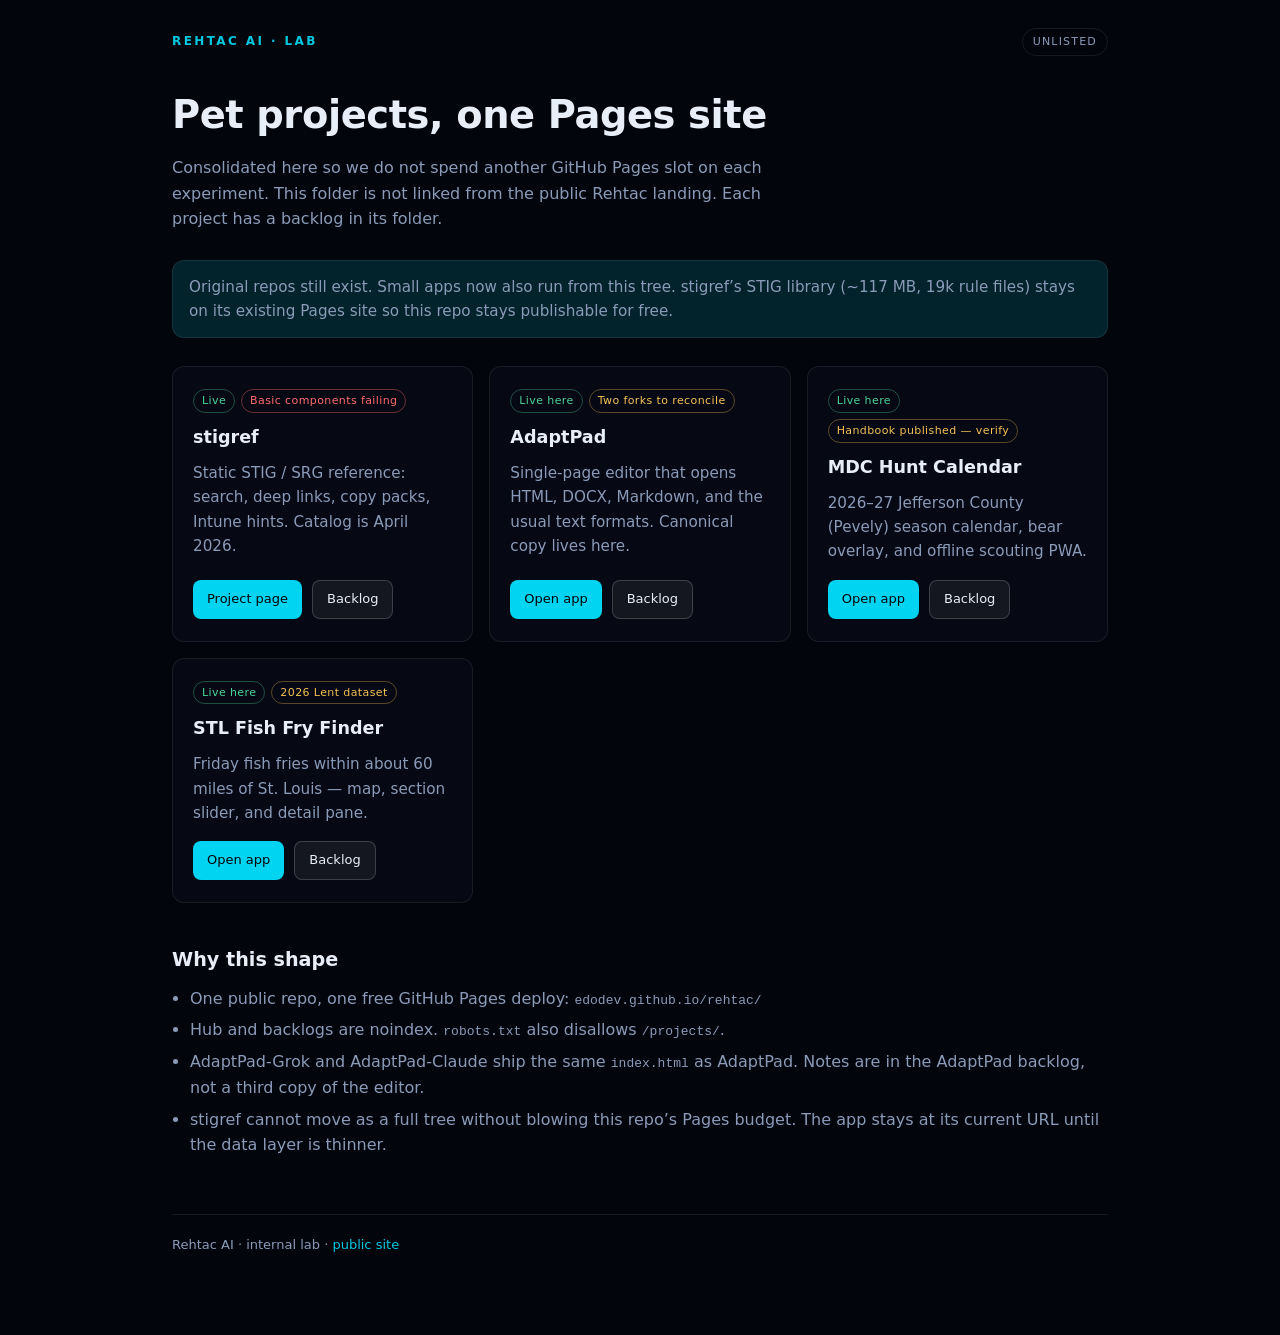
==== projects/index.html @ 44dfbe0b "Add Rehtac site with unlisted /projects lab. Public landing is the Rehtac AI page. Pet projects live" ====
<!DOCTYPE html>
<html lang="en">
<head>
  <meta charset="UTF-8" />
  <meta name="viewport" content="width=device-width, initial-scale=1.0" />
  <meta name="robots" content="noindex, nofollow" />
  <title>Projects — Rehtac lab</title>
  <link rel="stylesheet" href="./_assets/lab.css" />
</head>
<body>
  <div class="wrap">
    <div class="top">
      <div class="brand">Rehtac AI · Lab</div>
      <div class="unlisted">Unlisted</div>
    </div>
    <h1>Pet projects, one Pages site</h1>
    <p class="lede">
      Consolidated here so we do not spend another GitHub Pages slot on each experiment.
      This folder is not linked from the public Rehtac landing. Each project has a backlog in its folder.
    </p>
    <div class="banner">
      Original repos still exist. Small apps now also run from this tree.
      stigref’s STIG library (~117 MB, 19k rule files) stays on its existing Pages site so this repo stays publishable for free.
    </div>

    <div class="grid">
      <article class="card">
        <div class="meta">
          <span class="chip live">Live</span>
          <span class="chip fail">Basic components failing</span>
        </div>
        <h2>stigref</h2>
        <p>Static STIG / SRG reference: search, deep links, copy packs, Intune hints. Catalog is April 2026.</p>
        <div class="actions">
          <a class="btn btn-primary" href="./stigref/">Project page</a>
          <a class="btn btn-ghost" href="./stigref/backlog.html">Backlog</a>
        </div>
      </article>

      <article class="card">
        <div class="meta">
          <span class="chip live">Live here</span>
          <span class="chip warn">Two forks to reconcile</span>
        </div>
        <h2>AdaptPad</h2>
        <p>Single-page editor that opens HTML, DOCX, Markdown, and the usual text formats. Canonical copy lives here.</p>
        <div class="actions">
          <a class="btn btn-primary" href="./adaptpad/">Open app</a>
          <a class="btn btn-ghost" href="./adaptpad/backlog.html">Backlog</a>
        </div>
      </article>

      <article class="card">
        <div class="meta">
          <span class="chip live">Live here</span>
          <span class="chip warn">Handbook published — verify</span>
        </div>
        <h2>MDC Hunt Calendar</h2>
        <p>2026–27 Jefferson County (Pevely) season calendar, bear overlay, and offline scouting PWA.</p>
        <div class="actions">
          <a class="btn btn-primary" href="./mdc-hunt-calendar/">Open app</a>
          <a class="btn btn-ghost" href="./mdc-hunt-calendar/backlog.html">Backlog</a>
        </div>
      </article>

      <article class="card">
        <div class="meta">
          <span class="chip live">Live here</span>
          <span class="chip warn">2026 Lent dataset</span>
        </div>
        <h2>STL Fish Fry Finder</h2>
        <p>Friday fish fries within about 60 miles of St. Louis — map, section slider, and detail pane.</p>
        <div class="actions">
          <a class="btn btn-primary" href="./stl-fish-fry-finder/">Open app</a>
          <a class="btn btn-ghost" href="./stl-fish-fry-finder/backlog.html">Backlog</a>
        </div>
      </article>
    </div>

    <section class="section">
      <h2>Why this shape</h2>
      <ul>
        <li>One public repo, one free GitHub Pages deploy: <code>edodev.github.io/rehtac/</code></li>
        <li>Hub and backlogs are noindex. <code>robots.txt</code> also disallows <code>/projects/</code>.</li>
        <li>AdaptPad-Grok and AdaptPad-Claude ship the same <code>index.html</code> as AdaptPad. Notes are in the AdaptPad backlog, not a third copy of the editor.</li>
        <li>stigref cannot move as a full tree without blowing this repo’s Pages budget. The app stays at its current URL until the data layer is thinner.</li>
      </ul>
    </section>

    <footer>
      <p>Rehtac AI · internal lab · <a href="../">public site</a></p>
    </footer>
  </div>
</body>
</html>
---- projects/_assets/lab.css ----
:root {
  --bg: #03050c;
  --text: #e8eef8;
  --muted: #8a9bb8;
  --accent: #00c8e0;
  --accent-soft: rgba(0, 200, 224, 0.15);
  --border: rgba(255,255,255,0.08);
  --card: rgba(8,12,24,0.65);
  --p0: #ff6b6b;
  --p1: #f5c055;
  --p2: #7eb0ff;
  --done: #4ad39a;
}
* { margin: 0; padding: 0; box-sizing: border-box; }
html { scroll-behavior: smooth; }
body {
  background: var(--bg);
  color: var(--text);
  font-family: 'Segoe UI', system-ui, -apple-system, sans-serif;
  line-height: 1.6;
  min-height: 100vh;
}
a { color: var(--accent); text-decoration: none; }
a:hover { text-decoration: underline; }
.wrap { max-width: 980px; margin: 0 auto; padding: 28px 22px 80px; }
.top {
  display: flex; justify-content: space-between; align-items: center;
  gap: 16px; flex-wrap: wrap; margin-bottom: 28px;
}
.brand {
  font-size: 12px; font-weight: 600; letter-spacing: 2.4px;
  text-transform: uppercase; color: var(--accent);
}
.unlisted {
  font-size: 11px; letter-spacing: 1.2px; text-transform: uppercase;
  color: var(--muted); border: 1px solid var(--border);
  padding: 4px 10px; border-radius: 999px;
}
h1 { font-size: clamp(1.7rem, 4vw, 2.4rem); font-weight: 600; letter-spacing: -0.4px; margin-bottom: 10px; }
.lede { color: var(--muted); max-width: 640px; margin-bottom: 28px; }
.crumbs { font-size: 13px; color: var(--muted); margin-bottom: 18px; }
.crumbs a { color: var(--muted); }
.banner {
  border: 1px solid var(--border);
  background: var(--accent-soft);
  border-radius: 12px;
  padding: 14px 16px;
  color: var(--muted);
  font-size: 0.95rem;
  margin-bottom: 28px;
}
.grid {
  display: grid;
  grid-template-columns: repeat(auto-fit, minmax(260px, 1fr));
  gap: 16px;
}
.card {
  background: var(--card);
  border: 1px solid var(--border);
  border-radius: 12px;
  padding: 22px 20px;
  display: flex;
  flex-direction: column;
  gap: 10px;
}
.card h2 { font-size: 1.1rem; font-weight: 600; }
.card p { color: var(--muted); font-size: 0.95rem; flex: 1; }
.meta { display: flex; flex-wrap: wrap; gap: 6px; }
.chip {
  font-size: 11px; letter-spacing: 0.4px;
  border: 1px solid var(--border); border-radius: 999px;
  padding: 2px 8px; color: var(--muted);
}
.chip.live { color: var(--done); border-color: rgba(74,211,154,0.35); }
.chip.warn { color: var(--p1); border-color: rgba(245,192,85,0.35); }
.chip.fail { color: var(--p0); border-color: rgba(255,107,107,0.4); }
.actions { display: flex; flex-wrap: wrap; gap: 10px; margin-top: 6px; }
.btn {
  display: inline-flex; align-items: center;
  padding: 8px 14px; border-radius: 8px; font-size: 13px; font-weight: 500;
  text-decoration: none;
}
.btn:hover { text-decoration: none; }
.btn-primary { background: #00d4f0; color: #03050c; }
.btn-primary:hover { background: #33e0ff; }
.btn-ghost {
  background: rgba(255,255,255,0.06);
  color: var(--text);
  border: 1px solid rgba(255,255,255,0.18);
}
.section { margin-top: 42px; }
.section h2 { font-size: 1.2rem; margin-bottom: 10px; }
.section p, .section li { color: var(--muted); }
.section ul { padding-left: 18px; }
.section li { margin: 6px 0; }
table { width: 100%; border-collapse: collapse; font-size: 0.92rem; margin: 16px 0; }
th, td { text-align: left; padding: 8px 10px; border-bottom: 1px solid var(--border); vertical-align: top; }
th { color: var(--accent); font-size: 12px; letter-spacing: 0.6px; text-transform: uppercase; font-weight: 600; }
td strong { color: var(--text); }
.pri-p0 { color: var(--p0); font-weight: 600; }
.pri-p1 { color: var(--p1); font-weight: 600; }
.pri-p2 { color: var(--p2); font-weight: 600; }
.pri-done { color: var(--done); }
footer { margin-top: 56px; padding-top: 20px; border-top: 1px solid var(--border); color: var(--muted); font-size: 13px; }
.md {
  white-space: pre-wrap;
  font-family: ui-monospace, 'Cascadia Mono', Consolas, monospace;
  font-size: 0.86rem;
  line-height: 1.55;
  color: #d5deee;
  background: rgba(8,12,24,0.65);
  border: 1px solid var(--border);
  border-radius: 12px;
  padding: 20px;
  overflow-x: auto;
}
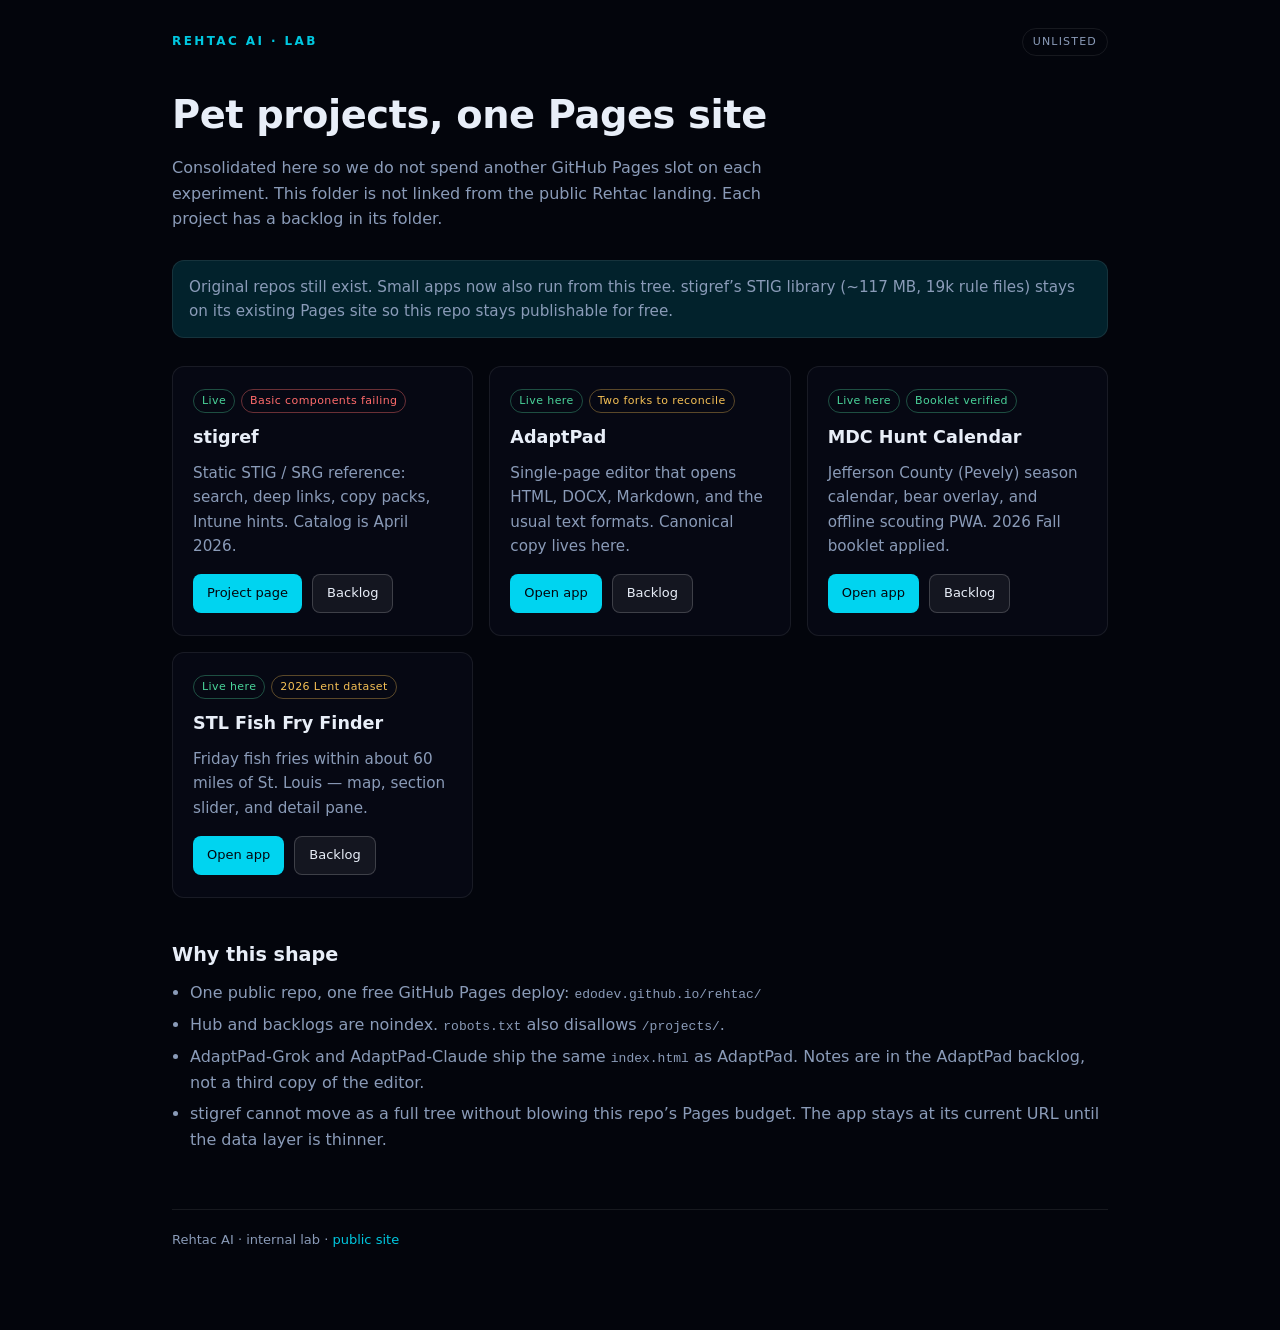
==== commit 34a32270: "MDC Hunt Calendar: drop year from title and apply 2026 Fall booklet. Jefferson County is open for bo" ====
--- a/projects/index.html
+++ b/projects/index.html
@@ -53,10 +53,10 @@
       <article class="card">
         <div class="meta">
           <span class="chip live">Live here</span>
-          <span class="chip warn">Handbook published — verify</span>
+          <span class="chip live">Booklet verified</span>
         </div>
         <h2>MDC Hunt Calendar</h2>
-        <p>2026–27 Jefferson County (Pevely) season calendar, bear overlay, and offline scouting PWA.</p>
+        <p>Jefferson County (Pevely) season calendar, bear overlay, and offline scouting PWA. 2026 Fall booklet applied.</p>
         <div class="actions">
           <a class="btn btn-primary" href="./mdc-hunt-calendar/">Open app</a>
           <a class="btn btn-ghost" href="./mdc-hunt-calendar/backlog.html">Backlog</a>
